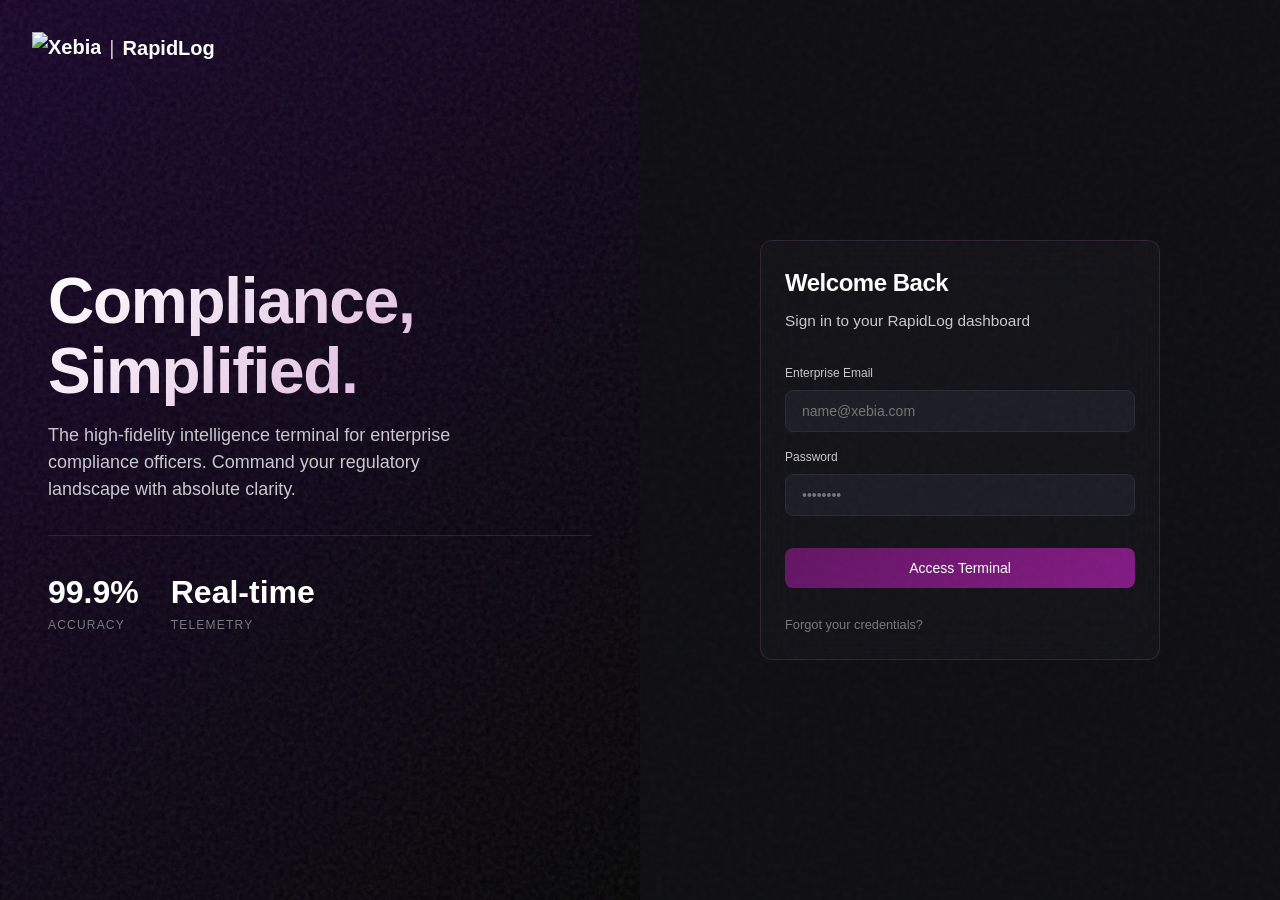
==== index.html @ a7ab6d9c "first commit: rapidlog demo with index.html" ====
<!DOCTYPE html>
<html lang="en">
<head>
  <meta charset="UTF-8">
  <meta name="viewport" content="width=device-width, initial-scale=1.0">
  <title>Login | RapidLog by Xebia</title>
  <link rel="stylesheet" href="styles.css">
  <style>
    body {
      overflow: hidden; /* No scrolling on login */
    }
    .login-container {
      display: grid;
      grid-template-columns: 1fr 1fr;
      height: 100vh;
      width: 100vw;
    }
    .login-left {
      background: linear-gradient(135deg, rgba(21, 0, 39, 0.9), rgba(0, 0, 0, 0.9)), url("data:image/svg+xml,%3Csvg viewBox='0 0 200 200' xmlns='http://www.w3.org/2000/svg'%3E%3Cfilter id='noiseFilter'%3E%3CfeTurbulence type='fractalNoise' baseFrequency='0.65' numOctaves='3' stitchTiles='stitch'/%3E%3C/filter%3E%3Crect width='100%25' height='100%25' filter='url(%23noiseFilter)'/%3E%3C/svg%3E");
      display: flex;
      flex-direction: column;
      justify-content: center;
      padding: var(--spacing-7);
      position: relative;
    }
    .login-right {
      display: flex;
      flex-direction: column;
      justify-content: center;
      align-items: center;
      padding: var(--spacing-7);
      background: var(--bg-primary);
    }
    .login-form-container {
      width: 100%;
      max-width: 400px;
    }
    .login-logo {
      position: absolute;
      top: var(--spacing-6);
      left: var(--spacing-6);
    }
    .hero-text {
      font-size: 64px;
      line-height: 1.1;
      font-weight: 700;
      margin-bottom: var(--spacing-4);
      background: linear-gradient(135deg, var(--text-primary), var(--color-purple-light));
      -webkit-background-clip: text;
      -webkit-text-fill-color: transparent;
    }
    .hero-subtext {
      font-size: 18px;
      color: var(--text-secondary);
      max-width: 80%;
      margin-bottom: var(--spacing-6);
    }
    .minimal-stats {
      display: flex;
      gap: var(--spacing-6);
      margin-top: var(--spacing-6);
      border-top: 1px solid rgba(255,255,255,0.1);
      padding-top: var(--spacing-6);
    }
    .stat-item {
      display: flex;
      flex-direction: column;
    }
    .stat-value {
      font-size: 32px;
      font-weight: 700;
      color: var(--text-primary);
    }
    .stat-label {
      font-size: 12px;
      color: var(--text-muted);
      text-transform: uppercase;
      letter-spacing: 0.1em;
    }
  </style>
</head>
<body>
  <div class="login-container">
    <div class="login-left fade-up">
      <a href="dashboard.html" class="logo login-logo" style="text-decoration: none; user-select: none;">
        <img src="images/LOGO%20SVG.svg" alt="Xebia" style="height: 32px; pointer-events: none;" draggable="false" oncontextmenu="return false;">
        <span style="font-weight: 400; color: var(--text-secondary);">|</span>
        <span style="color: var(--text-primary);">RapidLog</span>
      </a>
      
      <div>
        <h1 class="hero-text">Compliance,<br>Simplified.</h1>
        <p class="hero-subtext">The high-fidelity intelligence terminal for enterprise compliance officers. Command your regulatory landscape with absolute clarity.</p>
        
        <div class="minimal-stats">
          <div class="stat-item">
            <span class="stat-value">99.9%</span>
            <span class="stat-label">Accuracy</span>
          </div>
          <div class="stat-item">
            <span class="stat-value">Real-time</span>
            <span class="stat-label">Telemetry</span>
          </div>
        </div>
      </div>
    </div>
    
    <div class="login-right fade-up stagger-1">
      <div class="login-form-container card card-glass">
        <h2 class="mb-2">Welcome Back</h2>
        <p class="text-secondary mb-6">Sign in to your RapidLog dashboard</p>
        
        <form action="dashboard.html" method="get">
          <div class="input-group mb-4">
            <label class="input-label" for="email">Enterprise Email</label>
            <input type="email" id="email" class="input-field" placeholder="name@xebia.com" required>
          </div>
          
          <div class="input-group mb-6">
            <label class="input-label" for="password">Password</label>
            <input type="password" id="password" class="input-field" placeholder="••••••••" required>
          </div>
          
          <button type="submit" class="btn btn-primary w-full">Access Terminal</button>
        </form>
        
        <div class="mt-6 text-center" style="margin-top: 24px;">
          <a href="#" class="caption">Forgot your credentials?</a>
        </div>
      </div>
    </div>
  </div>

  <script src="script.js"></script>
</body>
</html>
---- styles.css ----
:root {
  --bg-primary: #0F0F13;
  --bg-surface: #16161D;
  --bg-elevated: #1C1C24;
  --color-purple-core: #621563;
  --color-purple-accent: #831B84;
  --color-purple-soft: #B75EB8;
  --color-purple-light: #D49ED4;
  --color-neon-accent: #E331D0;
  --color-deep-bg-accent: #150027;
  --text-primary: #FFFFFF;
  --text-secondary: #C8C8CD;
  --text-muted: #78787D;
  --border-divider: #2A2A34;

  --font-family: 'Inter', -apple-system, BlinkMacSystemFont, "Segoe UI", Roboto, Helvetica, Arial, sans-serif;
  --spacing-1: 4px;
  --spacing-2: 8px;
  --spacing-3: 12px;
  --spacing-4: 16px;
  --spacing-5: 24px;
  --spacing-6: 32px;
  --spacing-7: 48px;
  
  --radius-sm: 8px;
  --radius-md: 12px;
  --radius-lg: 16px;
  --radius-full: 9999px;

  --transition-fast: 200ms ease-in-out;
  --transition-normal: 300ms cubic-bezier(0.4, 0, 0.2, 1);
  --transition-snap: 400ms cubic-bezier(0.175, 0.885, 0.32, 1.275);
}

* {
  box-sizing: border-box;
  margin: 0;
  padding: 0;
}

body {
  background-color: var(--bg-primary);
  color: var(--text-primary);
  font-family: var(--font-family);
  line-height: 1.5;
  -webkit-font-smoothing: antialiased;
  -moz-osx-font-smoothing: grayscale;
  min-height: 100vh;
  display: flex;
  flex-direction: column;
  overflow-x: hidden;
  position: relative;
}

/* Subtle Film Grain / Atmospheric Noise */
body::after {
  content: "";
  position: fixed;
  top: 0;
  left: 0;
  width: 100vw;
  height: 100vh;
  opacity: 0.03;
  pointer-events: none;
  background-image: url("data:image/svg+xml,%3Csvg viewBox='0 0 200 200' xmlns='http://www.w3.org/2000/svg'%3E%3Cfilter id='noiseFilter'%3E%3CfeTurbulence type='fractalNoise' baseFrequency='0.65' numOctaves='3' stitchTiles='stitch'/%3E%3C/filter%3E%3Crect width='100%25' height='100%25' filter='url(%23noiseFilter)'/%3E%3C/svg%3E");
  z-index: 9999;
}

h1, h2, h3, h4, h5, h6 {
  font-weight: 600;
  color: var(--text-primary);
  letter-spacing: -0.02em;
}

/* Responsive Typography using clamp */
h1 { font-size: clamp(24px, 2.5vw, 32px); }
h2 { font-size: clamp(20px, 2vw, 24px); }
h3 { font-size: clamp(18px, 1.5vw, 20px); }
p, div { font-size: clamp(14px, 1.2vw, 16px); }
.caption { font-size: clamp(12px, 1vw, 13px); color: var(--text-muted); }

a {
  color: var(--color-purple-light);
  text-decoration: none;
  transition: color var(--transition-fast);
}

a:hover {
  color: var(--color-neon-accent);
}

/* Base Components */
.btn {
  display: inline-flex;
  align-items: center;
  justify-content: center;
  padding: var(--spacing-3) var(--spacing-5);
  border-radius: var(--radius-sm);
  font-size: 14px;
  font-weight: 500;
  cursor: pointer;
  transition: all var(--transition-normal);
  border: none;
  outline: none;
  gap: var(--spacing-2);
}

.btn-primary {
  background: linear-gradient(135deg, var(--color-purple-core), var(--color-purple-accent));
  color: var(--text-primary);
  position: relative;
  overflow: hidden;
}

.btn-primary::before {
  content: '';
  position: absolute;
  top: 0; left: 0; width: 100%; height: 100%;
  background: linear-gradient(135deg, transparent, rgba(255,255,255,0.1), transparent);
  transform: translateX(-100%);
  transition: transform 0.5s ease;
}

.btn-primary:hover {
  transform: translateY(-2px);
  box-shadow: 0 4px 12px rgba(131, 27, 132, 0.4);
}

.btn-primary:hover::before {
  transform: translateX(100%);
}

.btn-primary:active {
  transform: scale(0.96);
}

.btn-secondary {
  background: transparent;
  color: var(--text-primary);
  border: 1px solid var(--border-divider);
}

.btn-secondary:hover {
  border-color: var(--color-purple-soft);
  background: rgba(183, 94, 184, 0.05);
}

/* Navbar */
.navbar {
  position: sticky;
  top: 0;
  height: 64px;
  background: rgba(15, 15, 19, 0.8);
  backdrop-filter: blur(12px);
  -webkit-backdrop-filter: blur(12px);
  border-bottom: 1px solid var(--border-divider);
  display: flex;
  align-items: center;
  justify-content: space-between;
  padding: 0 var(--spacing-6);
  z-index: 100;
}

.navbar-left {
  display: flex;
  align-items: center;
  gap: var(--spacing-5);
}

.logo {
  font-size: 20px;
  font-weight: 700;
  display: flex;
  align-items: center;
  gap: var(--spacing-2);
  color: var(--text-primary);
}

.logo-icon {
  width: 24px;
  height: 24px;
  background: linear-gradient(135deg, var(--color-purple-accent), var(--color-neon-accent));
  border-radius: 4px;
  display: flex;
  align-items: center;
  justify-content: center;
  color: white;
  font-size: 14px;
}

.nav-links {
  display: flex;
  gap: var(--spacing-4);
}

.nav-link {
  color: var(--text-secondary);
  font-size: 14px;
  font-weight: 500;
  padding: var(--spacing-2) var(--spacing-3);
  border-radius: var(--radius-sm);
  position: relative;
}

.nav-link:hover, .nav-link.active {
  color: var(--text-primary);
}

.nav-link::after {
  content: '';
  position: absolute;
  bottom: 0;
  left: 50%;
  transform: translateX(-50%);
  width: 0;
  height: 2px;
  background: var(--color-neon-accent);
  transition: width var(--transition-snap);
}

.nav-link:hover::after, .nav-link.active::after {
  width: 100%;
}

.navbar-right {
  display: flex;
  align-items: center;
  gap: var(--spacing-4);
}

.status-indicator {
  display: flex;
  align-items: center;
  gap: var(--spacing-2);
  font-size: 12px;
  color: var(--text-muted);
  background: var(--bg-surface);
  padding: 4px 12px;
  border-radius: var(--radius-full);
  border: 1px solid var(--border-divider);
}

.status-dot {
  width: 6px;
  height: 6px;
  border-radius: 50%;
  background: #22C55E;
  box-shadow: 0 0 8px #22C55E;
  animation: pulse 2s infinite;
}

@keyframes pulse {
  0% { box-shadow: 0 0 0 0 rgba(34, 197, 94, 0.4); }
  70% { box-shadow: 0 0 0 4px rgba(34, 197, 94, 0); }
  100% { box-shadow: 0 0 0 0 rgba(34, 197, 94, 0); }
}

.user-profile {
  width: 32px;
  height: 32px;
  border-radius: 50%;
  background: linear-gradient(135deg, var(--color-purple-core), var(--color-purple-accent), var(--color-neon-accent));
  display: flex;
  align-items: center;
  justify-content: center;
  font-weight: 600;
  font-size: 12px;
  cursor: pointer;
  border: 1px solid rgba(255,255,255,0.1);
}

/* Layout Grid & Responsive Design */
.container {
  width: 100%;
  max-width: 1600px;
  margin: 0 auto;
  padding: var(--spacing-6);
  display: grid;
  grid-template-columns: repeat(12, 1fr);
  gap: var(--spacing-5);
}

.col-span-12 { grid-column: span 12; }
.col-span-8 { grid-column: span 8; }
.col-span-4 { grid-column: span 4; }
.col-span-6 { grid-column: span 6; }
.col-span-3 { grid-column: span 3; }

/* Responsive adjustments */
@media (max-width: 1280px) {
  .container {
    padding: var(--spacing-5);
  }
}

@media (max-width: 1024px) {
  .container {
    grid-template-columns: repeat(8, 1fr);
  }
  .col-span-8 { grid-column: span 8; }
  .col-span-4 { grid-column: span 8; }
  .col-span-6 { grid-column: span 4; }
  .col-span-3 { grid-column: span 4; }
  
  .main-grid {
    grid-template-columns: 1fr !important;
  }
  .full-width {
    grid-column: span 1 !important;
  }
  .right-sidebar {
    grid-column: span 8 !important;
  }
}

@media (max-width: 768px) {
  .container {
    grid-template-columns: repeat(4, 1fr);
    padding: var(--spacing-4);
  }
  .col-span-8, .col-span-4, .col-span-6, .col-span-3 { 
    grid-column: span 4 !important; 
  }
  
  .navbar {
    padding: 0 var(--spacing-4);
  }
  
  .nav-links {
    display: none;
  }
  
  .login-container {
    grid-template-columns: 1fr !important;
    overflow-y: auto;
  }
  .login-left {
    display: none !important;
  }
  .modal-body {
    grid-template-columns: 1fr !important;
  }
}

/* Cards & Surfaces */
.card {
  background: var(--bg-surface);
  border-radius: var(--radius-md);
  border: 1px solid var(--border-divider);
  padding: var(--spacing-5);
  position: relative;
  transition: all var(--transition-normal);
  display: flex;
  flex-direction: column;
}

.card:hover, .card:focus-within {
  transform: translateY(-4px);
  border-color: rgba(183, 94, 184, 0.3);
  box-shadow: 0 8px 24px rgba(0, 0, 0, 0.4);
  z-index: 100;
}

.card-glass {
  background: rgba(22, 22, 29, 0.6);
  backdrop-filter: blur(24px);
  -webkit-backdrop-filter: blur(24px);
  border: 1px solid rgba(183, 94, 184, 0.2);
}

/* Form & Inputs */
.input-group {
  display: flex;
  flex-direction: column;
  gap: var(--spacing-2);
}

.input-label {
  font-size: 12px;
  color: var(--text-secondary);
  font-weight: 500;
}

.input-field {
  background: var(--bg-elevated);
  border: 1px solid var(--border-divider);
  color: var(--text-primary);
  padding: var(--spacing-3) var(--spacing-4);
  border-radius: var(--radius-sm);
  font-family: var(--font-family);
  font-size: 14px;
  transition: all var(--transition-fast);
}

.input-field:focus {
  outline: none;
  border-color: var(--color-purple-soft);
  box-shadow: 0 0 0 2px rgba(183, 94, 184, 0.2);
}

/* Agent Search Bar */
.agent-bar-container {
  grid-column: 1 / -1;
  margin-bottom: var(--spacing-4);
  position: relative;
  z-index: 50; /* Above regular content */
}

.agent-bar {
  width: 100%;
  background: var(--bg-surface);
  border: 1px solid var(--border-divider);
  border-radius: var(--radius-full);
  padding: 16px 24px;
  font-size: 16px;
  color: var(--text-primary);
  display: flex;
  align-items: center;
  transition: all var(--transition-normal);
  box-shadow: 0 4px 12px rgba(0,0,0,0.2);
}

.agent-bar input {
  flex: 1;
  background: transparent;
  border: none;
  color: var(--text-primary);
  font-size: 16px;
  outline: none;
}

.agent-bar input::placeholder {
  color: var(--text-muted);
}

.agent-bar:focus-within {
  transform: scale(1.01);
  border-color: var(--color-neon-accent);
  box-shadow: 0 0 20px rgba(227, 49, 208, 0.15), inset 0 0 10px rgba(227, 49, 208, 0.05);
  background: rgba(22, 22, 29, 0.8);
  backdrop-filter: blur(12px);
}

/* Tables */
.table-container {
  width: 100%;
  overflow-x: auto;
  background: var(--bg-surface);
  border: 1px solid var(--border-divider);
  border-radius: var(--radius-md);
}

.data-table {
  width: 100%;
  border-collapse: collapse;
}

.data-table th {
  text-align: left;
  padding: var(--spacing-3) var(--spacing-4);
  color: var(--text-muted);
  font-size: 12px;
  font-weight: 500;
  text-transform: uppercase;
  letter-spacing: 0.05em;
  border-bottom: 1px solid var(--border-divider);
}

.data-table td {
  padding: var(--spacing-4);
  border-bottom: 1px solid rgba(42, 42, 52, 0.5);
  color: var(--text-secondary);
  font-size: 14px;
  transition: background var(--transition-fast);
}

.data-table tbody tr:hover td {
  background: var(--bg-elevated);
  color: var(--text-primary);
}

/* Badges / Chips */
.badge {
  display: inline-flex;
  align-items: center;
  padding: 2px 8px;
  border-radius: 4px;
  font-size: 12px;
  font-weight: 500;
  position: relative;
  cursor: default;
  user-select: none;
  -webkit-user-select: none;
}

.remove-badge {
  position: absolute;
  top: -6px;
  right: -6px;
  background: var(--bg-surface);
  border: 1px solid var(--border-divider);
  border-radius: 50%;
  width: 16px;
  height: 16px;
  display: flex;
  align-items: center;
  justify-content: center;
  font-size: 10px;
  cursor: pointer;
  opacity: 0;
  transition: all var(--transition-fast);
  color: var(--text-muted);
  pointer-events: none;
  z-index: 10;
}

.badge:hover .remove-badge {
  opacity: 1;
  pointer-events: auto;
}

.remove-badge:hover {
  color: var(--text-primary);
  border-color: var(--color-neon-accent);
  background: var(--color-purple-core);
}

.badge.cannot-remove .remove-badge {
  display: none !important;
  pointer-events: none;
}

.badge-success { background: rgba(34, 197, 94, 0.1); color: #22C55E; border: 1px solid rgba(34, 197, 94, 0.2); }
.badge-warning { background: rgba(245, 158, 11, 0.1); color: #F59E0B; border: 1px solid rgba(245, 158, 11, 0.2); }
.badge-critical { background: rgba(239, 68, 68, 0.1); color: #EF4444; border: 1px solid rgba(239, 68, 68, 0.2); }
.badge-neutral { background: var(--bg-elevated); color: var(--text-secondary); border: 1px solid var(--border-divider); }

/* Utility Classes */
.flex { display: flex; }
.flex-col { display: flex; flex-direction: column; }
.flex-wrap { flex-wrap: wrap; }
.items-center { align-items: center; }
.justify-between { justify-content: space-between; }
.gap-2 { gap: var(--spacing-2); }
.gap-3 { gap: var(--spacing-3); }
.gap-4 { gap: var(--spacing-4); }
.mb-2 { margin-bottom: var(--spacing-2); }
.mb-4 { margin-bottom: var(--spacing-4); }
.mb-6 { margin-bottom: var(--spacing-6); }
.mt-2 { margin-top: var(--spacing-2); }
.mt-4 { margin-top: var(--spacing-4); }
.ml-4 { margin-left: var(--spacing-4); }
.text-right { text-align: right; }
.text-primary { color: var(--text-primary); }
.text-secondary { color: var(--text-secondary); }
.text-muted { color: var(--text-muted); }
.text-bold { font-weight: 600; }
.text-xl { font-size: clamp(20px, 2vw, 24px); font-weight: 600; }
.text-2xl { font-size: clamp(24px, 2.5vw, 32px); font-weight: 700; }
.text-sm { font-size: 13px; }
.w-full { width: 100%; }
.uppercase { text-transform: uppercase; }
.tracking-wide { letter-spacing: 0.05em; }
.rounded { border-radius: var(--radius-sm); }
.p-3 { padding: var(--spacing-3); }
.pt-4 { padding-top: var(--spacing-4); }
.ml-auto { margin-left: auto; }

/* Animations */
.fade-up {
  animation: fadeUp 0.6s cubic-bezier(0.16, 1, 0.3, 1) forwards;
  opacity: 0;
  transform: translateY(20px);
}

@keyframes fadeUp {
  to {
    opacity: 1;
    transform: translateY(0);
  }
}

.stagger-1 { animation-delay: 0.1s; }
.stagger-2 { animation-delay: 0.2s; }
.stagger-3 { animation-delay: 0.3s; }
.stagger-4 { animation-delay: 0.4s; }

/* Overlays & Modals */
.overlay {
  position: fixed;
  top: 0; left: 0; width: 100%; height: 100%;
  background: rgba(0,0,0,0.7);
  backdrop-filter: blur(8px);
  -webkit-backdrop-filter: blur(8px);
  z-index: 9999;
  display: flex;
  align-items: center;
  justify-content: center;
  opacity: 0;
  pointer-events: none;
  transition: opacity var(--transition-normal);
  padding: var(--spacing-4);
}

.overlay.active {
  opacity: 1;
  pointer-events: auto;
}

.modal {
  background: var(--bg-surface);
  border: 1px solid var(--border-divider);
  border-radius: var(--radius-lg);
  padding: var(--spacing-6);
  width: 100%;
  max-width: 600px;
  max-height: 90vh;
  overflow-y: auto;
  transform: scale(0.95);
  transition: transform var(--transition-snap);
  box-shadow: 0 24px 48px rgba(0,0,0,0.5);
  position: relative;
  z-index: 10000;
}

.overlay.active .modal {
  transform: scale(1);
}

.modal-header {
  display: flex;
  justify-content: space-between;
  align-items: center;
  margin-bottom: var(--spacing-5);
  position: sticky;
  top: -32px;
  background: var(--bg-primary);
  padding-top: var(--spacing-6);
  z-index: 10;
}

.close-btn {
  background: transparent;
  border: none;
  color: var(--text-muted);
  cursor: pointer;
  font-size: 20px;
  transition: all var(--transition-fast);
}

.close-btn:hover {
  color: var(--text-primary);
  transform: scale(1.1);
}

/* Sidebar Feed */
.feed-container {
  position: relative;
  height: 400px;
  overflow-y: auto;
  scrollbar-width: none; /* Firefox */
}
.feed-container::-webkit-scrollbar {
  display: none; /* Safari and Chrome */
}

.feed-mask {
  position: absolute;
  top: 0;
  left: 0;
  right: 0;
  bottom: 0;
  pointer-events: none;
  background: linear-gradient(to bottom, var(--bg-surface) 0%, transparent 10%, transparent 90%, var(--bg-surface) 100%);
  z-index: 10;
}

.feed-item {
  padding: var(--spacing-3) 0;
  border-bottom: 1px solid var(--border-divider);
  display: flex;
  flex-direction: column;
  gap: 4px;
}
.feed-item:last-child {
  border-bottom: none;
}

/* Threat Accordion */
.threat-item {
  border-bottom: 1px solid var(--border-divider);
  padding: 0;
  transition: background var(--transition-fast);
  border-radius: var(--radius-sm);
  margin-bottom: var(--spacing-2);
}
.threat-item:last-child {
  border-bottom: none;
}
.threat-header {
  display: flex;
  justify-content: space-between;
  align-items: center;
  cursor: pointer;
  padding: var(--spacing-3);
  transition: background var(--transition-fast);
  border-radius: var(--radius-sm);
}
.threat-header:hover {
  background: rgba(255,255,255,0.03);
}
.threat-details-accordion {
  max-height: 0;
  overflow: hidden;
  transition: max-height 0.3s ease-out, opacity 0.3s ease-out, padding 0.3s ease-out;
  opacity: 0;
  padding: 0 var(--spacing-3);
  background: var(--bg-elevated);
  border-radius: 0 0 var(--radius-sm) var(--radius-sm);
}
.threat-item.expanded .threat-details-accordion {
  max-height: 200px;
  opacity: 1;
  padding: var(--spacing-3);
  border-top: 1px solid var(--border-divider);
}
.threat-item.expanded {
  background: rgba(255,255,255,0.02);
  border: 1px solid var(--border-divider);
}

/* Interactive Chips/Pills */
.interactive-pill {
  cursor: pointer;
  transition: all var(--transition-fast);
  position: relative;
  overflow: hidden;
}
.interactive-pill:hover, .interactive-pill:focus {
  transform: translateY(-2px);
  box-shadow: 0 4px 12px rgba(183, 94, 184, 0.2);
  border-color: var(--color-purple-soft);
  outline: none;
}
.interactive-pill:active {
  transform: scale(0.97);
}
.interactive-pill::after {
  content: '';
  position: absolute;
  top: 50%; left: 50%;
  width: 100%; height: 100%;
  background: rgba(255,255,255,0.2);
  transform: translate(-50%, -50%) scale(0);
  border-radius: 50%;
  opacity: 0;
  transition: transform 0.4s ease-out, opacity 0.4s ease-out;
}
.interactive-pill:active::after {
  transform: translate(-50%, -50%) scale(2);
  opacity: 1;
  transition: 0s;
}

/* Dropdown */
.dropdown-menu {
  position: absolute;
  top: 100%; left: 0;
  margin-top: 8px;
  background: var(--bg-elevated);
  border: 1px solid var(--color-purple-soft);
  border-radius: var(--radius-sm);
  width: 200px;
  box-shadow: 0 10px 24px rgba(0,0,0,0.5);
  z-index: 1000;
  opacity: 0;
  pointer-events: none;
  transform: translateY(-10px);
  transition: all var(--transition-fast);
}

.dropdown-menu::before {
  content: '';
  position: absolute;
  top: -8px;
  left: 0;
  width: 100%;
  height: 8px;
}

/* Toolbar & Filter Chips */
.filter-chip {
  display: inline-flex;
  align-items: center;
  padding: 6px 16px;
  border-radius: var(--radius-full);
  background: transparent;
  border: 1px solid var(--border-divider);
  color: var(--text-secondary);
  font-size: 14px;
  cursor: pointer;
  transition: all var(--transition-fast);
}
.filter-chip:hover {
  border-color: var(--color-purple-soft);
  color: var(--text-primary);
}
.filter-chip.active {
  background: linear-gradient(135deg, var(--color-purple-core), var(--color-purple-accent));
  color: var(--text-primary);
  border-color: transparent;
}

.toolbar {
  background: var(--bg-surface);
  border: 1px solid var(--border-divider);
  border-radius: var(--radius-md);
  padding: var(--spacing-4);
  margin-bottom: var(--spacing-5);
  display: flex;
  flex-direction: column;
  gap: var(--spacing-4);
  position: relative;
  z-index: 50;
}

.toolbar-row {
  display: flex;
  align-items: center;
  gap: var(--spacing-4);
}

.toolbar-label {
  font-size: 12px;
  color: var(--text-muted);
  text-transform: uppercase;
  letter-spacing: 0.1em;
  width: 80px;
}

.dropdown {
  position: relative;
}

.dropdown:hover, .dropdown:focus-within {
  z-index: 100;
}

.dropdown-btn {
  background: transparent;
  border: 1px solid var(--border-divider);
  color: var(--text-primary);
  padding: 8px 16px;
  border-radius: var(--radius-sm);
  display: flex;
  align-items: center;
  gap: var(--spacing-2);
  cursor: pointer;
  transition: all var(--transition-fast);
}

.dropdown-btn:hover {
  border-color: var(--color-purple-soft);
}

.dropdown:hover .dropdown-menu {
  opacity: 1;
  pointer-events: auto;
  transform: translateY(0);
}

.dropdown-item {
  padding: 10px 16px;
  color: var(--text-secondary);
  cursor: pointer;
  transition: background var(--transition-fast);
  display: block;
  text-decoration: none;
}

.dropdown-item:hover, .dropdown-item.active {
  background: var(--color-purple-core);
  color: var(--text-primary);
}

/* Tree View Styles */
.tree-root {
  list-style: none;
  padding: 0;
  margin: 0;
}
.tree-root ul {
  list-style: none;
  padding-left: 20px;
  margin: 0;
}
.tree-root li.collapsed > ul {
  height: 0;
  overflow: hidden;
  opacity: 0;
}
.tree-row {
  display: flex;
  align-items: center;
  padding: 8px 12px;
  cursor: pointer;
  border-radius: var(--radius-sm);
  transition: background var(--transition-fast), color var(--transition-fast);
  color: var(--text-secondary);
  font-size: 13px;
  margin-bottom: 2px;
}
.tree-row:hover, .tree-row.active {
  background: rgba(255, 255, 255, 0.05);
  color: var(--text-primary);
}
.tree-toggle {
  width: 16px;
  font-size: 10px;
  color: var(--text-muted);
  display: inline-block;
  text-align: center;
}
.tree-icon {
  margin: 0 8px;
  font-size: 14px;
}
.tree-label {
  flex: 1;
  font-weight: 500;
  white-space: nowrap;
  overflow: hidden;
  text-overflow: ellipsis;
}
.tree-count {
  font-size: 12px;
  color: var(--text-muted);
}

/* Document Card Specifics */
.card-doc {
  transition: all var(--transition-fast);
  border: 1px solid var(--border-divider);
}
.card-doc:hover {
  border-color: var(--color-purple-soft);
  transform: translateY(-2px);
  box-shadow: 0 8px 24px rgba(0,0,0,0.4);
}
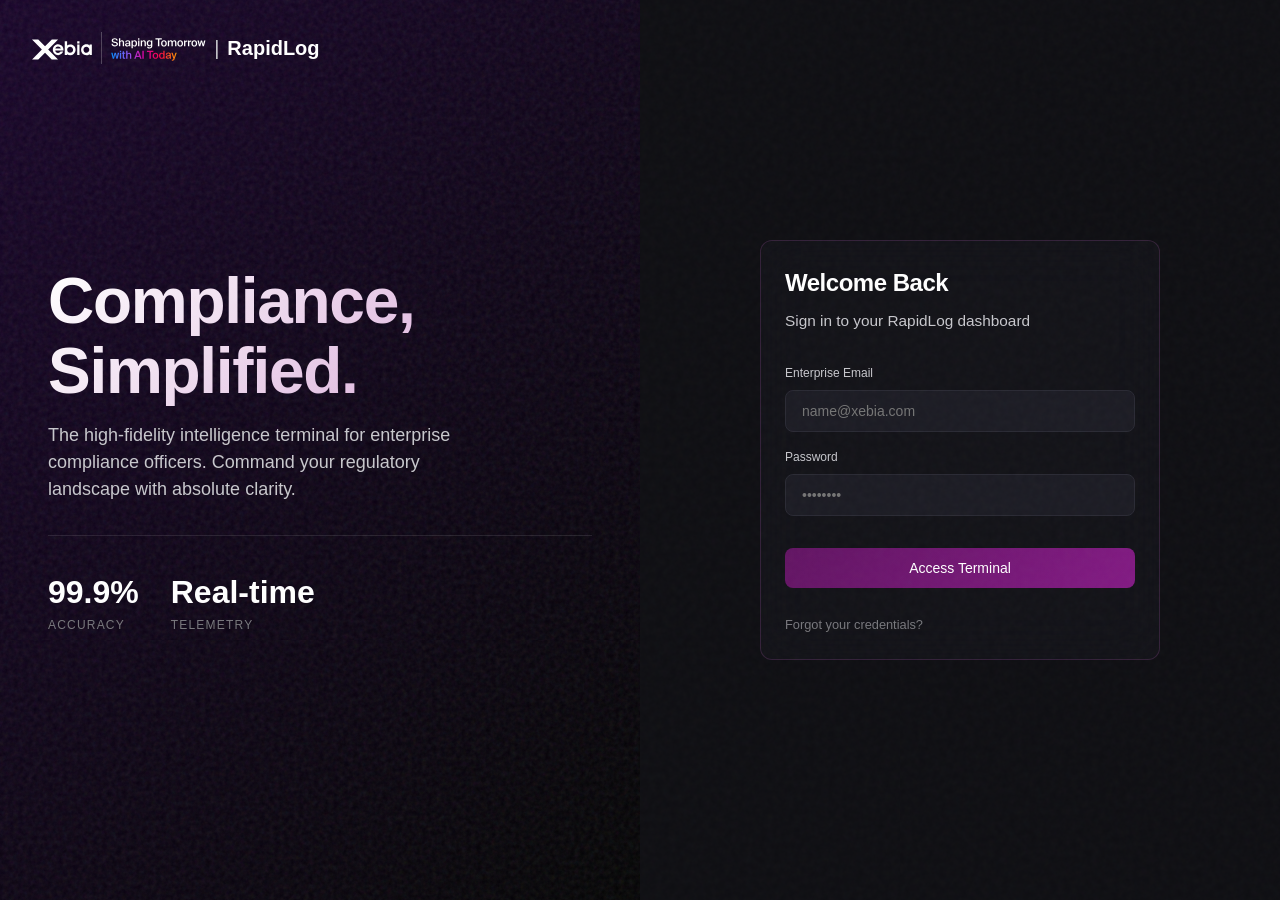
==== commit f67a196c: "fixed missing logo and image paths" ====
--- a/index.html
+++ b/index.html
@@ -83,7 +83,7 @@
   <div class="login-container">
     <div class="login-left fade-up">
       <a href="dashboard.html" class="logo login-logo" style="text-decoration: none; user-select: none;">
-        <img src="images/LOGO%20SVG.svg" alt="Xebia" style="height: 32px; pointer-events: none;" draggable="false" oncontextmenu="return false;">
+        <img src="Images/LOGO_SVG.svg" alt="Xebia" style="height: 32px; pointer-events: none;" draggable="false" oncontextmenu="return false;">
         <span style="font-weight: 400; color: var(--text-secondary);">|</span>
         <span style="color: var(--text-primary);">RapidLog</span>
       </a>
